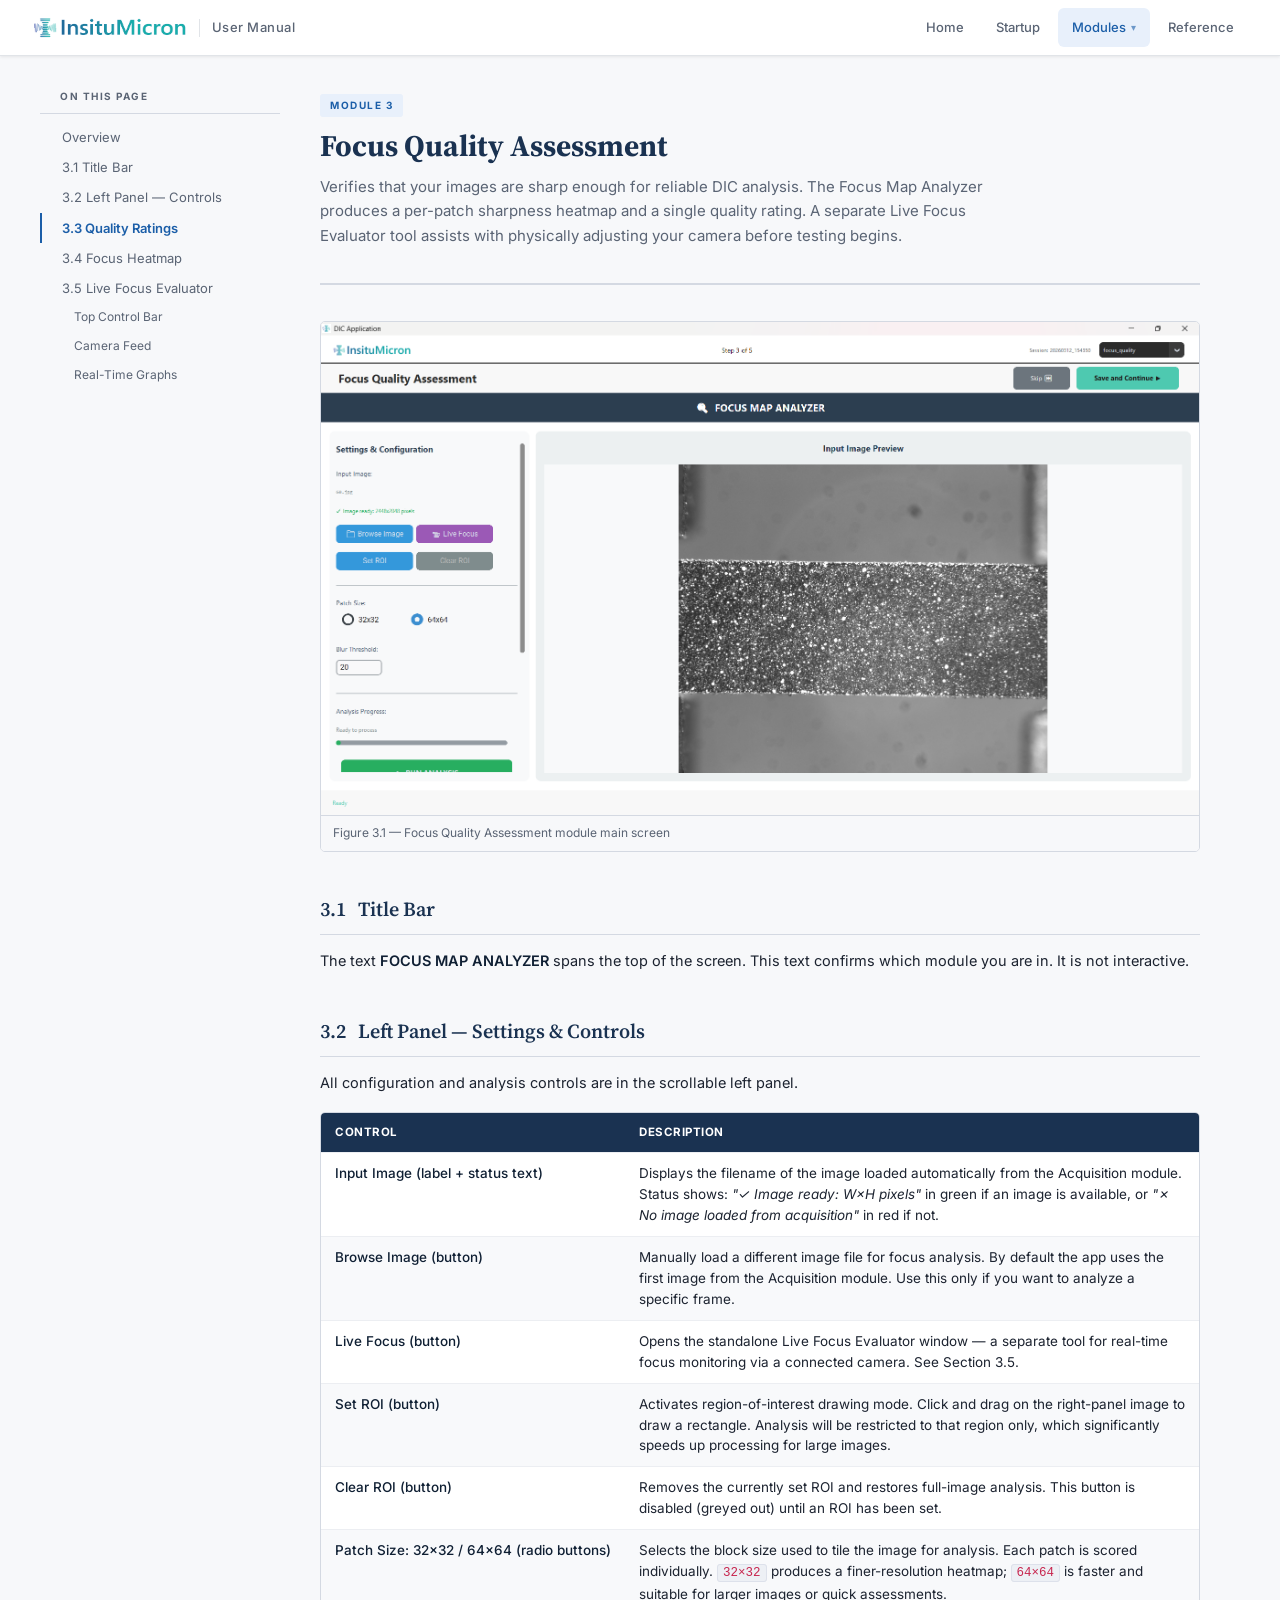
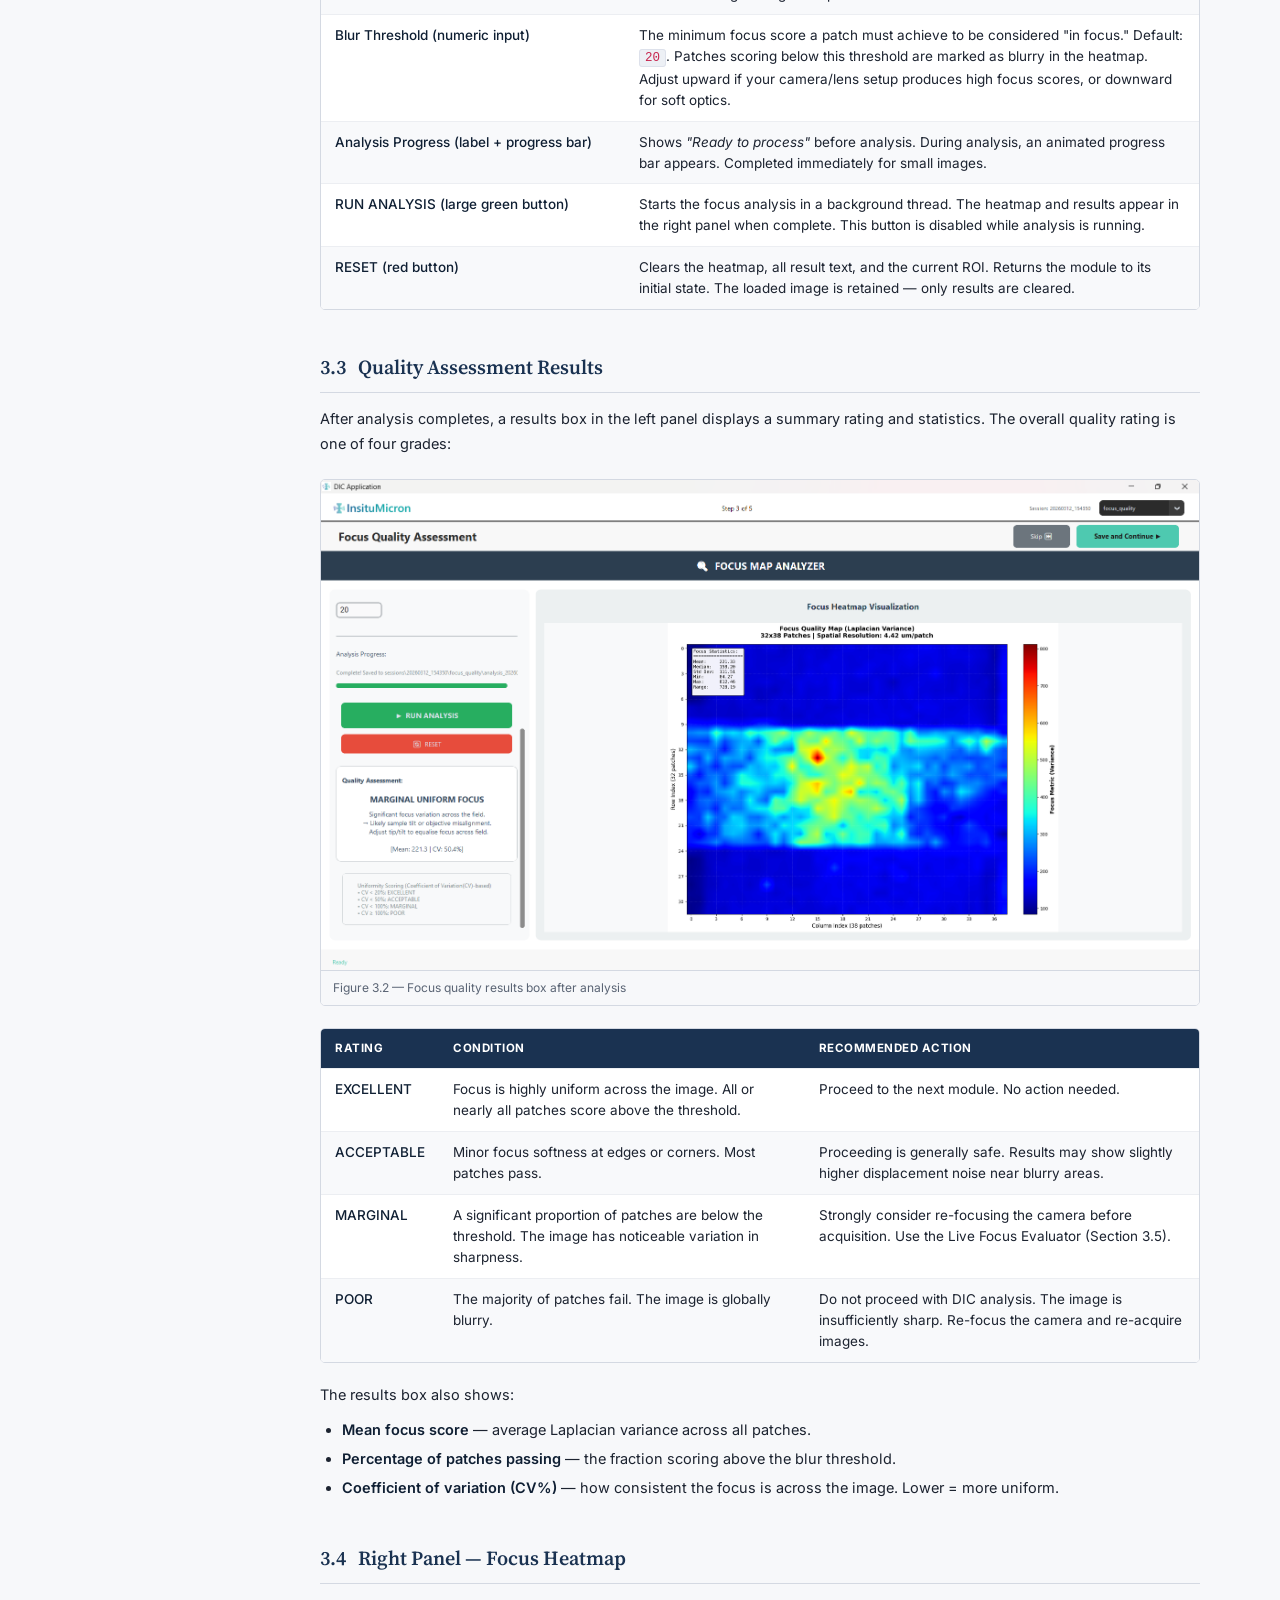
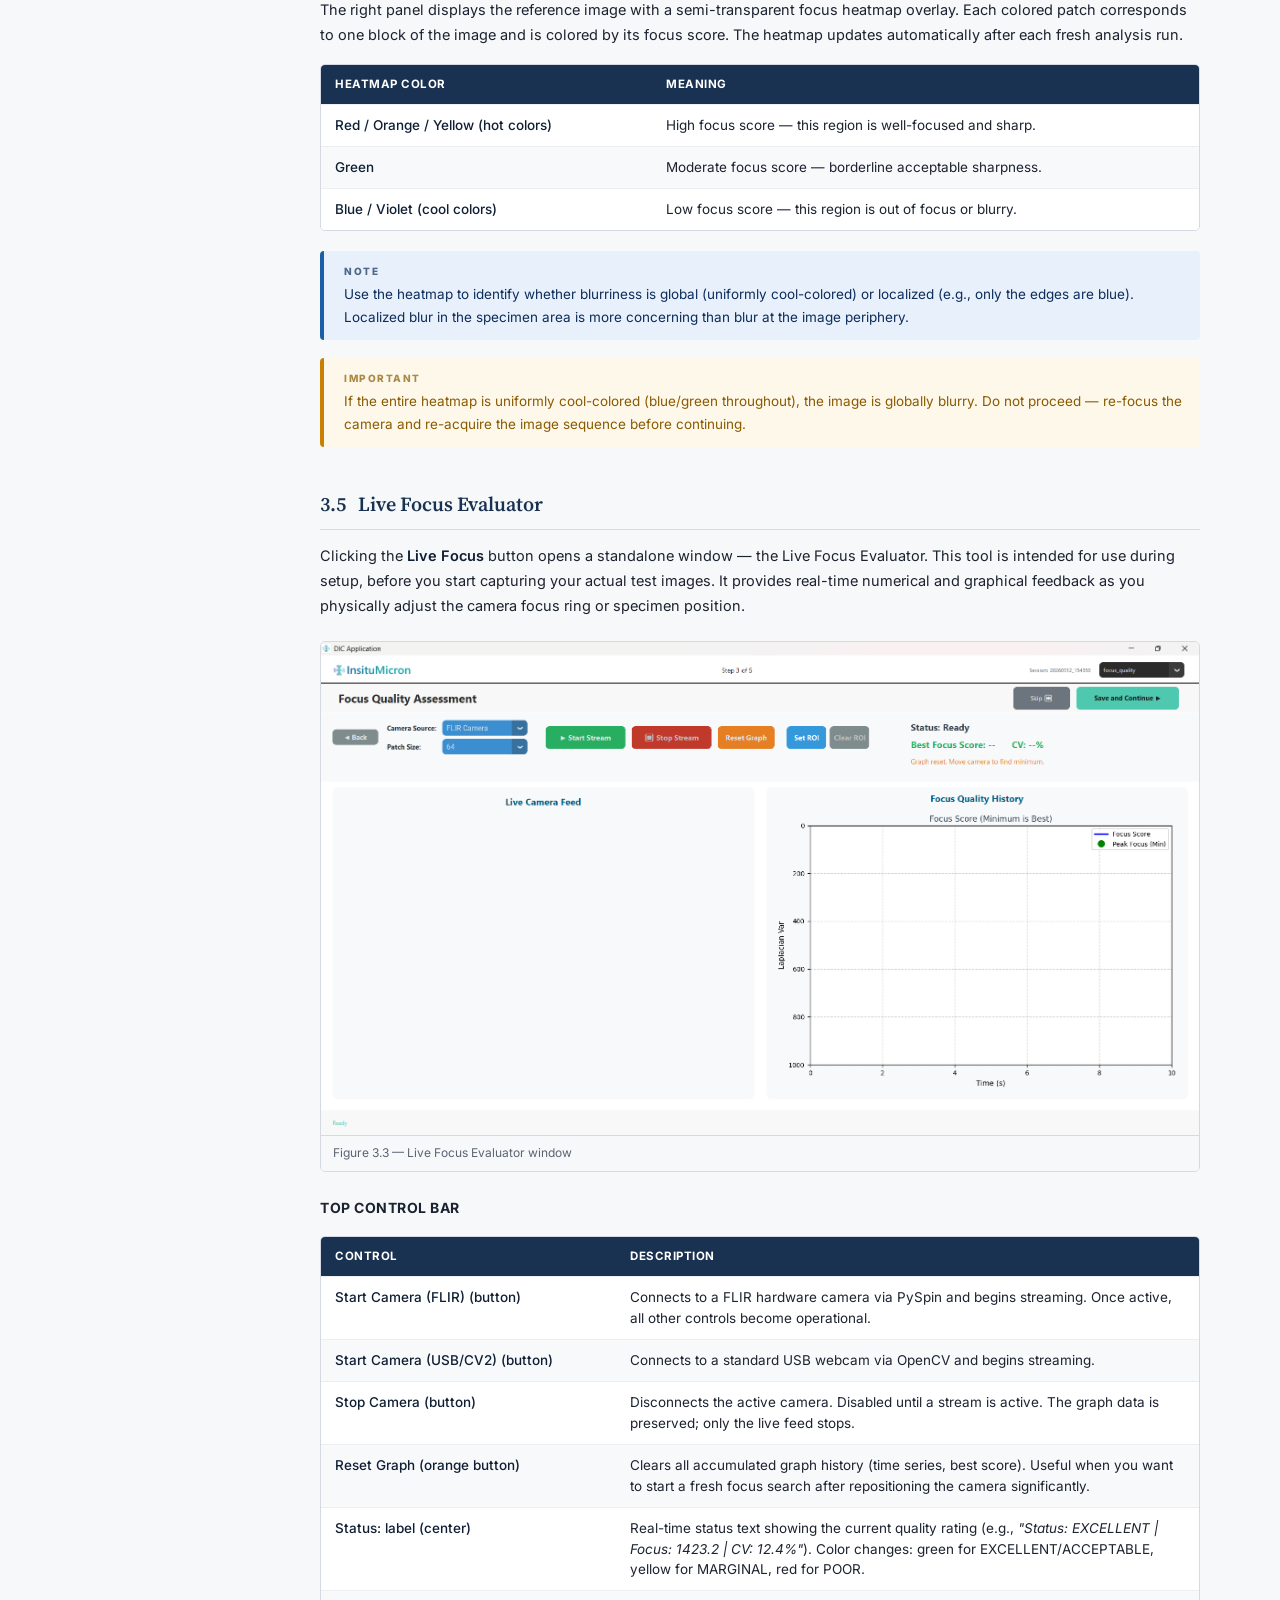
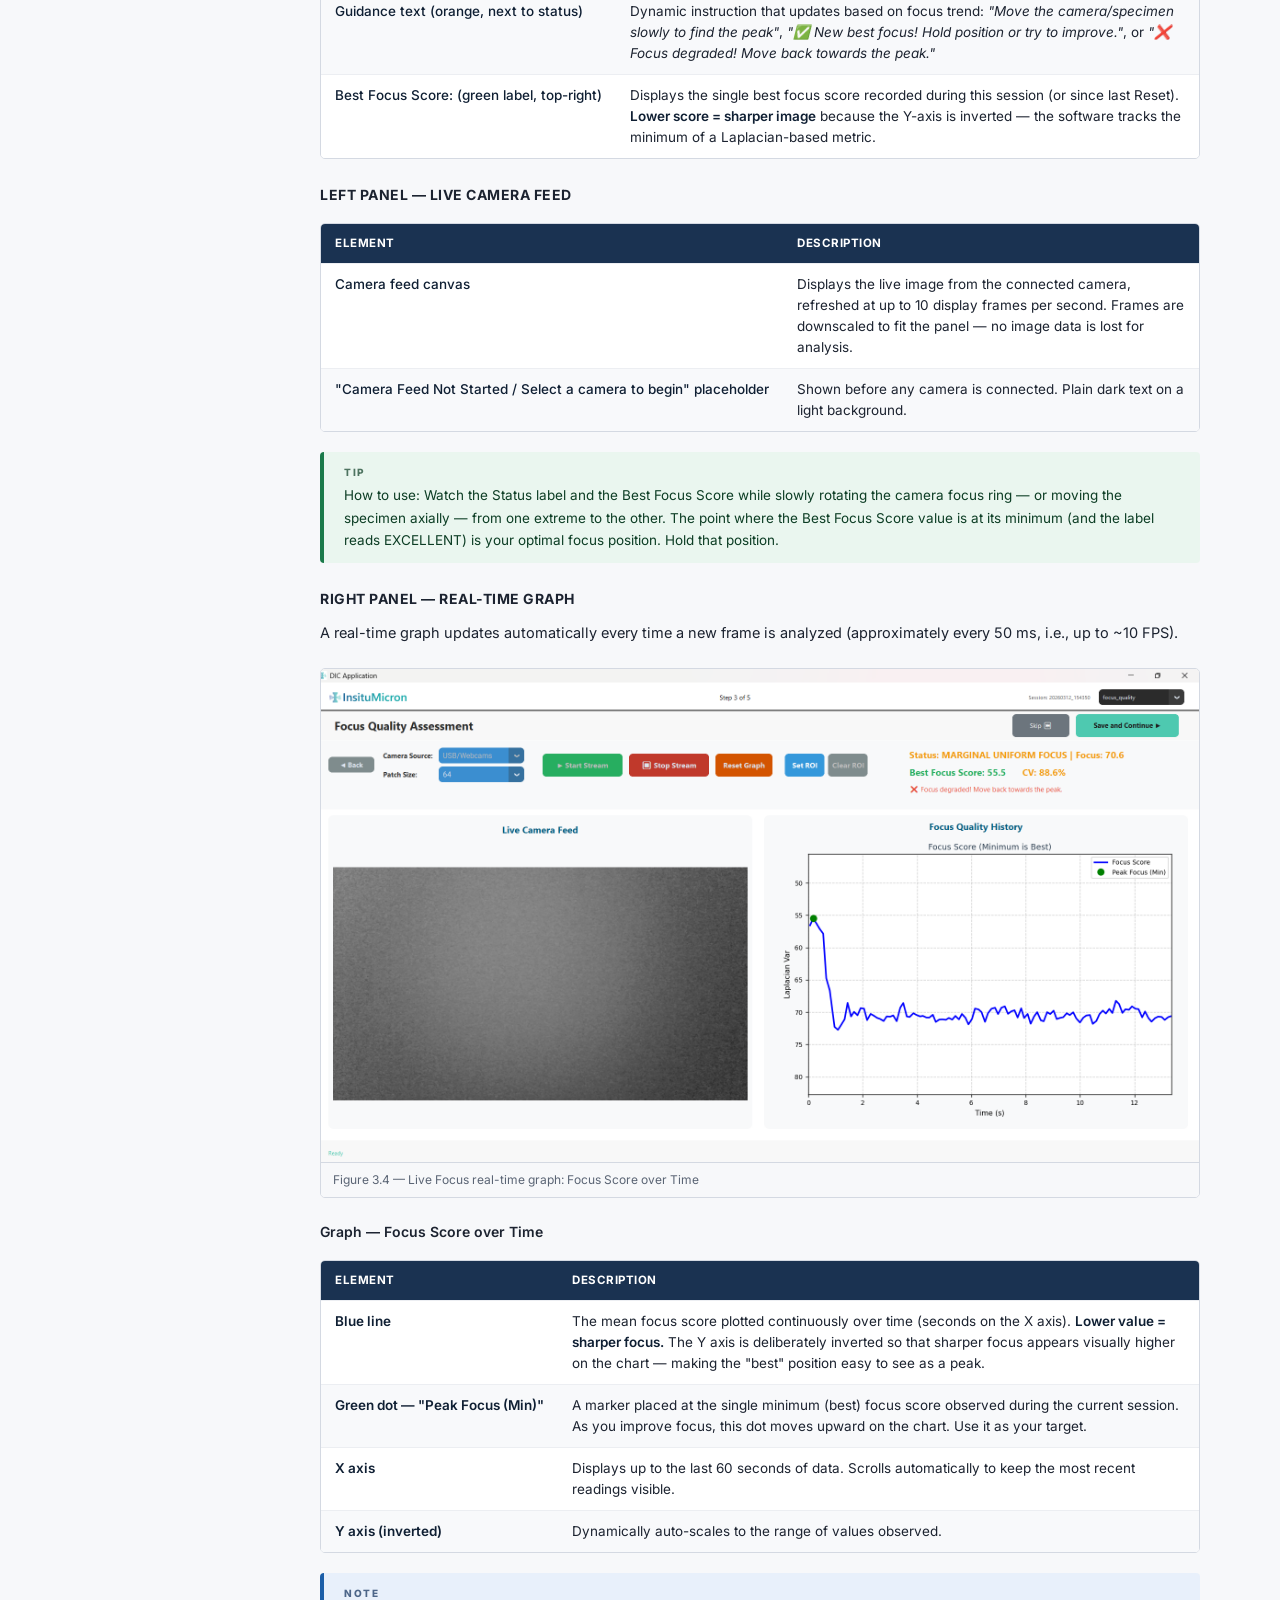
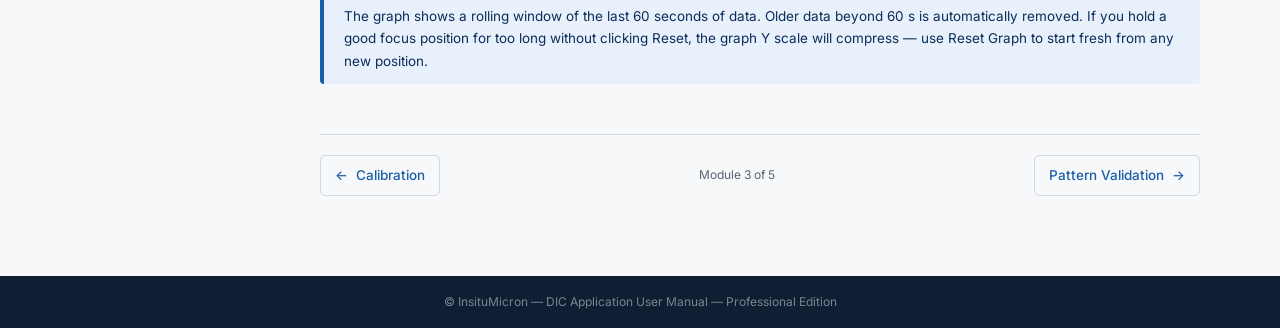
==== module3_focus_quality.html @ 98cc05a1 "Initial commit: User Manual files" ====
<!DOCTYPE html>
<html lang="en">
<head>
<meta charset="UTF-8">
<link rel="icon" type="image/x-icon" href="images/logo.ico">
<meta name="viewport" content="width=device-width, initial-scale=1.0">
<title>Module 3: Focus Quality — DIC Application User Manual</title>
<link rel="stylesheet" href="style.css">
</head>
<body>

<header class="site-header">
  <a class="brand" href="index.html"><img src="images/title.png" alt="InsituMicron DIC Application" class="brand-img"><span class="brand-divider"></span><span class="brand-manual">User Manual</span></a>
  <nav class="header-nav">
    <a href="index.html">Home</a>
    <a href="license.html">Startup</a>
    <div class="nav-dropdown">
      <span class="nav-btn active">Modules</span>
      <div class="dropdown-menu">
        <a href="module1_acquisition.html"><span class="mod-num">1</span>Image Acquisition</a>
        <a href="module2_calibration.html"><span class="mod-num">2</span>Calibration</a>
        <a href="module3_focus_quality.html" class="active"><span class="mod-num">3</span>Focus Quality</a>
        <a href="module4_pattern_validation.html"><span class="mod-num">4</span>Pattern Validation</a>
        <a href="module5_dic_analysis.html"><span class="mod-num">5</span>DIC Analysis</a>
      </div>
    </div>
    <a href="reference.html">Reference</a>
  </nav></header>

<div class="layout">
  <nav class="sidebar">
    <div class="sidebar-label">On This Page</div>
    <a href="#overview">Overview</a>
    <a href="#title-bar">3.1 Title Bar</a>
    <a href="#left-panel">3.2 Left Panel — Controls</a>
    <a href="#results">3.3 Quality Ratings</a>
    <a href="#heatmap">3.4 Focus Heatmap</a>
    <a href="#live-focus">3.5 Live Focus Evaluator</a>
    <a class="sub" href="#lf-controls">Top Control Bar</a>
    <a class="sub" href="#lf-feed">Camera Feed</a>
    <a class="sub" href="#lf-graphs">Real-Time Graphs</a>
  </nav>

  <main class="content">
    <div class="page-title-block">
      <div class="module-tag">Module 3</div>
      <h1>Focus Quality Assessment</h1>
      <p class="lead">Verifies that your images are sharp enough for reliable DIC analysis. The Focus Map Analyzer produces a per-patch sharpness heatmap and a single quality rating. A separate Live Focus Evaluator tool assists with physically adjusting your camera before testing begins.</p>
    </div>

    <div class="fig">
      <img src="images/f1.png" alt="Focus Quality main screen" onerror="this.parentElement.className='fig-placeholder';this.parentElement.innerHTML='<div class=ph-label>[Screenshot: Focus Quality Assessment main screen]</div>'">
      <div class="fig-caption">Figure 3.1 — Focus Quality Assessment module main screen</div>
    </div>

    <!-- 3.1 -->
    <h2 id="title-bar">3.1 &nbsp; Title Bar</h2>
    <p>The text <strong>FOCUS MAP ANALYZER</strong> spans the top of the screen. This text confirms which module you are in. It is not interactive.</p>

    <!-- 3.2 -->
    <h2 id="left-panel">3.2 &nbsp; Left Panel — Settings &amp; Controls</h2>
    <p>All configuration and analysis controls are in the scrollable left panel.</p>
    <div class="tbl-wrap"><table>
      <thead><tr><th>Control</th><th>Description</th></tr></thead>
      <tbody>
        <tr><td>Input Image (label + status text)</td><td>Displays the filename of the image loaded automatically from the Acquisition module. Status shows: <em>"✓ Image ready: W×H pixels"</em> in green if an image is available, or <em>"✗ No image loaded from acquisition"</em> in red if not.</td></tr>
        <tr><td>Browse Image (button)</td><td>Manually load a different image file for focus analysis. By default the app uses the first image from the Acquisition module. Use this only if you want to analyze a specific frame.</td></tr>
        <tr><td>Live Focus (button)</td><td>Opens the standalone Live Focus Evaluator window — a separate tool for real-time focus monitoring via a connected camera. See Section 3.5.</td></tr>
        <tr><td>Set ROI (button)</td><td>Activates region-of-interest drawing mode. Click and drag on the right-panel image to draw a rectangle. Analysis will be restricted to that region only, which significantly speeds up processing for large images.</td></tr>
        <tr><td>Clear ROI (button)</td><td>Removes the currently set ROI and restores full-image analysis. This button is disabled (greyed out) until an ROI has been set.</td></tr>
        <tr><td>Patch Size: 32×32 / 64×64 (radio buttons)</td><td>Selects the block size used to tile the image for analysis. Each patch is scored individually. <code>32×32</code> produces a finer-resolution heatmap; <code>64×64</code> is faster and suitable for larger images or quick assessments.</td></tr>
        <tr><td>Blur Threshold (numeric input)</td><td>The minimum focus score a patch must achieve to be considered "in focus." Default: <code>20</code>. Patches scoring below this threshold are marked as blurry in the heatmap. Adjust upward if your camera/lens setup produces high focus scores, or downward for soft optics.</td></tr>
        <tr><td>Analysis Progress (label + progress bar)</td><td>Shows <em>"Ready to process"</em> before analysis. During analysis, an animated progress bar appears. Completed immediately for small images.</td></tr>
        <tr><td>RUN ANALYSIS (large green button)</td><td>Starts the focus analysis in a background thread. The heatmap and results appear in the right panel when complete. This button is disabled while analysis is running.</td></tr>
        <tr><td>RESET (red button)</td><td>Clears the heatmap, all result text, and the current ROI. Returns the module to its initial state. The loaded image is retained — only results are cleared.</td></tr>
      </tbody>
    </table></div>

    <!-- 3.3 -->
    <h2 id="results">3.3 &nbsp; Quality Assessment Results</h2>
    <p>After analysis completes, a results box in the left panel displays a summary rating and statistics. The overall quality rating is one of four grades:</p>

    <div class="fig">
      <img src="images/f2.png" alt="Focus results box" onerror="this.parentElement.className='fig-placeholder';this.parentElement.innerHTML='<div class=ph-label>[Screenshot: Results box showing EXCELLENT rating in green]</div>'">
      <div class="fig-caption">Figure 3.2 — Focus quality results box after analysis</div>
    </div>

    <div class="tbl-wrap"><table>
      <thead><tr><th>Rating</th><th>Condition</th><th>Recommended Action</th></tr></thead>
      <tbody>
        <tr><td class="rating-excellent">EXCELLENT</td><td>Focus is highly uniform across the image. All or nearly all patches score above the threshold.</td><td>Proceed to the next module. No action needed.</td></tr>
        <tr><td class="rating-acceptable">ACCEPTABLE</td><td>Minor focus softness at edges or corners. Most patches pass.</td><td>Proceeding is generally safe. Results may show slightly higher displacement noise near blurry areas.</td></tr>
        <tr><td class="rating-marginal">MARGINAL</td><td>A significant proportion of patches are below the threshold. The image has noticeable variation in sharpness.</td><td>Strongly consider re-focusing the camera before acquisition. Use the Live Focus Evaluator (Section 3.5).</td></tr>
        <tr><td class="rating-poor">POOR</td><td>The majority of patches fail. The image is globally blurry.</td><td>Do not proceed with DIC analysis. The image is insufficiently sharp. Re-focus the camera and re-acquire images.</td></tr>
      </tbody>
    </table></div>

    <p>The results box also shows:</p>
    <ul>
      <li><strong>Mean focus score</strong> — average Laplacian variance across all patches.</li>
      <li><strong>Percentage of patches passing</strong> — the fraction scoring above the blur threshold.</li>
      <li><strong>Coefficient of variation (CV%)</strong> — how consistent the focus is across the image. Lower = more uniform.</li>
    </ul>

    <!-- 3.4 -->
    <h2 id="heatmap">3.4 &nbsp; Right Panel — Focus Heatmap</h2>
    <p>The right panel displays the reference image with a semi-transparent focus heatmap overlay. Each colored patch corresponds to one block of the image and is colored by its focus score. The heatmap updates automatically after each fresh analysis run.</p>
    <div class="tbl-wrap"><table>
      <thead><tr><th>Heatmap Color</th><th>Meaning</th></tr></thead>
      <tbody>
        <tr><td>Red / Orange / Yellow (hot colors)</td><td>High focus score — this region is well-focused and sharp.</td></tr>
        <tr><td>Green</td><td>Moderate focus score — borderline acceptable sharpness.</td></tr>
        <tr><td>Blue / Violet (cool colors)</td><td>Low focus score — this region is out of focus or blurry.</td></tr>
      </tbody>
    </table></div>
    <div class="note">Use the heatmap to identify whether blurriness is global (uniformly cool-colored) or localized (e.g., only the edges are blue). Localized blur in the specimen area is more concerning than blur at the image periphery.</div>
    <div class="warning">If the entire heatmap is uniformly cool-colored (blue/green throughout), the image is globally blurry. Do not proceed — re-focus the camera and re-acquire the image sequence before continuing.</div>

    <!-- 3.5 -->
    <h2 id="live-focus">3.5 &nbsp; Live Focus Evaluator</h2>
    <p>Clicking the <strong>Live Focus</strong> button opens a standalone window — the Live Focus Evaluator. This tool is intended for use during setup, before you start capturing your actual test images. It provides real-time numerical and graphical feedback as you physically adjust the camera focus ring or specimen position.</p>

    <div class="fig">
      <img src="images/fl1.png" alt="Live Focus window" onerror="this.parentElement.className='fig-placeholder';this.parentElement.innerHTML='<div class=ph-label>[Screenshot: Live Focus Evaluator window — top control bar, left camera feed, right focus graph]</div>'">
      <div class="fig-caption">Figure 3.3 — Live Focus Evaluator window</div>
    </div>

    <h3 id="lf-controls">Top Control Bar</h3>
    <div class="tbl-wrap"><table>
      <thead><tr><th>Control</th><th>Description</th></tr></thead>
      <tbody>
        <tr><td>Start Camera (FLIR) (button)</td><td>Connects to a FLIR hardware camera via PySpin and begins streaming. Once active, all other controls become operational.</td></tr>
        <tr><td>Start Camera (USB/CV2) (button)</td><td>Connects to a standard USB webcam via OpenCV and begins streaming.</td></tr>
        <tr><td>Stop Camera (button)</td><td>Disconnects the active camera. Disabled until a stream is active. The graph data is preserved; only the live feed stops.</td></tr>
        <tr><td>Reset Graph (orange button)</td><td>Clears all accumulated graph history (time series, best score). Useful when you want to start a fresh focus search after repositioning the camera significantly.</td></tr>
        <tr><td>Status: label (center)</td><td>Real-time status text showing the current quality rating (e.g., <em>"Status: EXCELLENT | Focus: 1423.2 | CV: 12.4%"</em>). Color changes: green for EXCELLENT/ACCEPTABLE, yellow for MARGINAL, red for POOR.</td></tr>
        <tr><td>Guidance text (orange, next to status)</td><td>Dynamic instruction that updates based on focus trend: <em>"Move the camera/specimen slowly to find the peak"</em>, <em>"✅ New best focus! Hold position or try to improve."</em>, or <em>"❌ Focus degraded! Move back towards the peak."</em></td></tr>
        <tr><td>Best Focus Score: (green label, top-right)</td><td>Displays the single best focus score recorded during this session (or since last Reset). <strong>Lower score = sharper image</strong> because the Y-axis is inverted — the software tracks the minimum of a Laplacian-based metric.</td></tr>
      </tbody>
    </table></div>

    <h3 id="lf-feed">Left Panel — Live Camera Feed</h3>
    <div class="tbl-wrap"><table>
      <thead><tr><th>Element</th><th>Description</th></tr></thead>
      <tbody>
        <tr><td>Camera feed canvas</td><td>Displays the live image from the connected camera, refreshed at up to 10 display frames per second. Frames are downscaled to fit the panel — no image data is lost for analysis.</td></tr>
        <tr><td>"Camera Feed Not Started / Select a camera to begin" placeholder</td><td>Shown before any camera is connected. Plain dark text on a light background.</td></tr>
      </tbody>
    </table></div>

    <div class="tip">How to use: Watch the Status label and the Best Focus Score while slowly rotating the camera focus ring — or moving the specimen axially — from one extreme to the other. The point where the Best Focus Score value is at its minimum (and the label reads EXCELLENT) is your optimal focus position. Hold that position.</div>

    <h3 id="lf-graphs">Right Panel — Real-Time Graph</h3>
    <p>A real-time graph updates automatically every time a new frame is analyzed (approximately every 50 ms, i.e., up to ~10 FPS).</p>

    <div class="fig">
      <img src="images/fl2.png" alt="Live Focus graph" onerror="this.parentElement.className='fig-placeholder';this.parentElement.innerHTML='<div class=ph-label>[Screenshot: Real-time graph panel — Focus Score over Time]</div>'">
      <div class="fig-caption">Figure 3.4 — Live Focus real-time graph: Focus Score over Time</div>
    </div>

    <h4>Graph — Focus Score over Time</h4>
    <div class="tbl-wrap"><table>
      <thead><tr><th>Element</th><th>Description</th></tr></thead>
      <tbody>
        <tr><td><strong>Blue line</strong></td><td>The mean focus score plotted continuously over time (seconds on the X axis). <strong>Lower value = sharper focus.</strong> The Y axis is deliberately inverted so that sharper focus appears visually higher on the chart — making the "best" position easy to see as a peak.</td></tr>
        <tr><td><strong>Green dot — "Peak Focus (Min)"</strong></td><td>A marker placed at the single minimum (best) focus score observed during the current session. As you improve focus, this dot moves upward on the chart. Use it as your target.</td></tr>
        <tr><td><strong>X axis</strong></td><td>Displays up to the last 60 seconds of data. Scrolls automatically to keep the most recent readings visible.</td></tr>
        <tr><td><strong>Y axis (inverted)</strong></td><td>Dynamically auto-scales to the range of values observed.</td></tr>
      </tbody>
    </table></div>

    <div class="note">The graph shows a rolling window of the last 60 seconds of data. Older data beyond 60 s is automatically removed. If you hold a good focus position for too long without clicking Reset, the graph Y scale will compress — use Reset Graph to start fresh from any new position.</div>

    <div class="page-nav">
      <a href="module2_calibration.html" class="prev">Calibration</a>
      <span class="page-label">Module 3 of 5</span>
      <a href="module4_pattern_validation.html" class="next">Pattern Validation</a>
    </div>
  </main>
</div>

<footer class="site-footer">&copy; InsituMicron &mdash; DIC Application User Manual &mdash; Professional Edition</footer>
<script>
(function(){
  var sections = document.querySelectorAll('[id]');
  var navLinks = document.querySelectorAll('.sidebar a');
  if (!navLinks.length) return;
  var io = new IntersectionObserver(function(entries){
    entries.forEach(function(entry){
      if (entry.isIntersecting) {
        var id = entry.target.getAttribute('id');
        navLinks.forEach(function(a){ a.classList.remove('active'); });
        var active = document.querySelector('.sidebar a[href="#' + id + '"]');
        if (active) active.classList.add('active');
      }
    });
  }, { rootMargin: '-15% 0px -70% 0px', threshold: 0 });
  sections.forEach(function(s){ io.observe(s); });
})();
</script></body>
</html>
---- style.css ----
/* ============================================================
   DIC Application — User Manual Shared Stylesheet
   Style: Corporate Technical Documentation
   ============================================================ */

@import url('https://fonts.googleapis.com/css2?family=Inter:wght@300;400;500;600;700&family=Source+Serif+4:wght@400;600;700&display=swap');

/* ── RESET & ROOT ── */
*, *::before, *::after { box-sizing: border-box; margin: 0; padding: 0; }

:root {
  --navy:        #1a3251;
  --navy-dark:   #0f1f33;
  --blue:        #1b5ea8;
  --blue-light:  #e8f0fb;
  --header-bg:   #ffffff;
  --header-text: #1a1a1a;
  --header-text-muted: #5a6474;
  --header-border: #e1e4e8;
  --teal:        #007c8a;
  --text:        #1c2330;
  --text-muted:  #5a6474;
  --border:      #d4d9e2;
  --bg:          #f7f8fa;
  --white:       #ffffff;
  --sidebar-w:   240px;
  --green:       #1a7a4a;
  --green-bg:    #eaf6ef;
  --amber:       #8a5a00;
  --amber-bg:    #fef8ea;
  --red:         #8a1515;
  --red-bg:      #fdf0f0;
}

/* ── BASE ── */
html { scroll-behavior: smooth; }
body {
  font-family: 'Inter', 'Segoe UI', Arial, sans-serif;
  font-size: 14.5px;
  line-height: 1.7;
  color: var(--text);
  background: var(--bg);
  min-height: 100vh;
  display: flex;
  flex-direction: column;
}

/* ── TOP HEADER BAR ── */
.site-header {
  background: var(--header-bg);
  color: var(--header-text);
  display: flex;
  align-items: center;
  justify-content: space-between;
  padding: 0 32px;
  height: 56px;
  position: sticky;
  top: 0;
  z-index: 1000;
  box-shadow: 0 1px 3px rgba(0,0,0,0.08);
  border-bottom: 1px solid var(--header-border);
}
.site-header .brand {
  display: flex;
  align-items: center;
  gap: 12px;
  text-decoration: none;
}
.brand-img {
  height: 28px;
  width: auto;
  display: block;
  object-fit: contain;
  /* If title.png has color/white text, ensure it's visible on white. 
     Using a slight contrast filter just in case. */
}
.brand-divider {
  width: 1px;
  height: 18px;
  background: var(--header-border);
  display: block;
}
.brand-manual {
  font-size: 13px;
  font-weight: 500;
  color: var(--header-text-muted);
  letter-spacing: 0.5px;
  white-space: nowrap;
}
.header-nav {
  display: flex;
  align-items: center;
  gap: 4px;
}
.header-nav a, .nav-dropdown > .nav-btn {
  color: var(--header-text-muted);
  text-decoration: none;
  font-size: 13px;
  font-weight: 500;
  padding: 8px 14px;
  border-radius: 6px;
  transition: background 0.15s, color 0.15s;
  display: flex;
  align-items: center;
}
.header-nav a:hover, .nav-dropdown > .nav-btn:hover { 
  background: var(--bg); 
  color: var(--blue); 
}
.header-nav a.active, .nav-dropdown > .nav-btn.active { 
  background: var(--blue-light); 
  color: var(--blue); 
}

/* Modules dropdown */
.nav-dropdown { position: relative; display: inline-block; }
.nav-dropdown > .nav-btn {
  cursor: pointer;
  user-select: none;
  gap: 5px;
}
.nav-dropdown > .nav-btn::after { content: '▾'; font-size: 10px; opacity: 0.6; }

.nav-dropdown .dropdown-menu {
  display: none;
  position: absolute;
  top: calc(100% + 4px);
  right: 0;
  background: #ffffff;
  border: 1px solid var(--border);
  border-radius: 8px;
  min-width: 220px;
  box-shadow: 0 10px 30px rgba(0,0,0,0.12);
  z-index: 300;
  overflow: hidden;
  padding: 6px;
}
.nav-dropdown:hover .dropdown-menu { display: block; }

.nav-dropdown .dropdown-menu a {
  display: flex;
  align-items: center;
  gap: 12px;
  padding: 10px 14px;
  color: var(--text);
  text-decoration: none;
  font-size: 13.5px;
  border-radius: 6px;
  transition: background 0.12s;
}
.nav-dropdown .dropdown-menu a:hover { background: var(--bg); color: var(--blue); }
.nav-dropdown .dropdown-menu a.active { background: var(--blue-light); color: var(--blue); font-weight: 600; }
.nav-dropdown .dropdown-menu a .mod-num {
  display: inline-flex;
  align-items: center;
  justify-content: center;
  width: 22px;
  height: 22px;
  background: var(--bg);
  border-radius: 4px;
  font-size: 11px;
  font-weight: 700;
  color: var(--blue);
  flex-shrink: 0;
}

/* ── LAYOUT WRAPPER ── */
.layout {
  display: flex;
  flex: 1;
  max-width: 1200px;
  margin: 0 auto;
  width: 100%;
  padding: 0 0 60px;
}

/* ── LEFT SIDEBAR (in-page TOC) ── */
.sidebar {
  width: var(--sidebar-w);
  flex-shrink: 0;
  padding: 32px 0 0;
  position: sticky;
  top: 54px;
  height: calc(100vh - 54px);
  overflow-y: auto;
}
.sidebar-label {
  font-size: 10px;
  font-weight: 700;
  letter-spacing: 1.5px;
  text-transform: uppercase;
  color: var(--text-muted);
  padding: 0 20px 8px;
  border-bottom: 1px solid var(--border);
  margin-bottom: 8px;
}
.sidebar a {
  display: block;
  padding: 6px 20px;
  font-size: 13px;
  color: var(--text-muted);
  text-decoration: none;
  border-left: 2px solid transparent;
  transition: color 0.12s, border-color 0.12s;
  line-height: 1.4;
}
.sidebar a:hover { color: var(--blue); border-left-color: #b8cfe8; }
.sidebar a.active { color: var(--blue); border-left-color: var(--blue); font-weight: 600; }
.sidebar a.sub { padding-left: 32px; font-size: 12px; }

/* ── MAIN CONTENT ── */
.content {
  flex: 1;
  min-width: 0;
  padding: 36px 40px 0;
}

/* ── PAGE TITLE BLOCK ── */
.page-title-block {
  border-bottom: 2px solid var(--border);
  padding-bottom: 24px;
  margin-bottom: 36px;
}
.module-tag {
  display: inline-block;
  font-size: 10px;
  font-weight: 700;
  letter-spacing: 1.5px;
  text-transform: uppercase;
  color: var(--blue);
  background: var(--blue-light);
  padding: 3px 10px;
  border-radius: 3px;
  margin-bottom: 10px;
}
.page-title-block h1 {
  font-family: 'Source Serif 4', Georgia, serif;
  font-size: 30px;
  font-weight: 700;
  color: var(--navy);
  line-height: 1.25;
  margin-bottom: 10px;
}
.page-title-block .lead {
  font-size: 15px;
  color: var(--text-muted);
  line-height: 1.65;
  max-width: 680px;
}

/* ── SECTION HEADINGS ── */
h2 {
  font-family: 'Source Serif 4', Georgia, serif;
  font-size: 20px;
  font-weight: 600;
  color: var(--navy);
  margin: 40px 0 14px;
  padding-bottom: 8px;
  border-bottom: 1px solid var(--border);
}
h3 {
  font-size: 14px;
  font-weight: 700;
  color: var(--text);
  margin: 24px 0 10px;
  text-transform: uppercase;
  letter-spacing: 0.5px;
}
h4 { font-size: 14px; font-weight: 600; color: var(--text); margin: 18px 0 8px; }

/* ── PARAGRAPHS ── */
p { margin: 10px 0; font-size: 14.5px; line-height: 1.72; }
ul, ol { padding-left: 22px; margin: 10px 0 14px; }
li { margin: 5px 0; font-size: 14.5px; line-height: 1.68; }
strong { font-weight: 600; color: var(--navy-dark); }
em { font-style: italic; }
code {
  font-family: 'Consolas', 'Courier New', monospace;
  font-size: 12.5px;
  background: #edf0f5;
  color: #c7254e;
  padding: 1px 5px;
  border-radius: 3px;
  border: 1px solid #dde1eb;
}

/* ── TABLES ── */
.tbl-wrap {
  overflow-x: auto;
  margin: 16px 0 20px;
  border: 1px solid var(--border);
  border-radius: 5px;
}
table {
  width: 100%;
  border-collapse: collapse;
  font-size: 13.5px;
  background: var(--white);
}
thead tr {
  background: var(--navy);
  color: #fff;
}
thead th {
  padding: 10px 14px;
  text-align: left;
  font-size: 11.5px;
  font-weight: 700;
  letter-spacing: 0.5px;
  text-transform: uppercase;
}
tbody tr { border-top: 1px solid #eceef2; }
tbody tr:nth-child(even) { background: #f8f9fb; }
tbody tr:hover { background: #eef3fb; }
tbody td {
  padding: 10px 14px;
  vertical-align: top;
  line-height: 1.55;
}
tbody td:first-child { font-weight: 500; color: var(--navy-dark); white-space: nowrap; }

/* ── CALLOUT BOXES ── */
.note, .warning, .caution, .tip {
  border-radius: 4px;
  padding: 12px 16px 12px 20px;
  margin: 18px 0;
  font-size: 13.5px;
  line-height: 1.65;
  position: relative;
}
.note    { background: var(--blue-light); border-left: 4px solid var(--blue);  color: #0c2d5a; }
.tip     { background: var(--green-bg);   border-left: 4px solid var(--green); color: #0c3d24; }
.warning { background: var(--amber-bg);   border-left: 4px solid #c98000;      color: var(--amber); }
.caution { background: var(--red-bg);     border-left: 4px solid #b71c1c;      color: var(--red); }
.note::before    { content: "NOTE"; }
.tip::before     { content: "TIP"; }
.warning::before { content: "IMPORTANT"; }
.caution::before { content: "CAUTION"; }
.note::before, .tip::before, .warning::before, .caution::before {
  display: block;
  font-size: 10px;
  font-weight: 800;
  letter-spacing: 1.5px;
  margin-bottom: 4px;
  opacity: 0.7;
}

/* ── NUMBERED STEPS ── */
.procedure { margin: 16px 0 20px; counter-reset: proc; }
.proc-step {
  display: grid;
  grid-template-columns: 32px 1fr;
  gap: 10px;
  margin-bottom: 12px;
  counter-increment: proc;
}
.proc-step::before {
  content: counter(proc);
  width: 28px;
  height: 28px;
  background: var(--navy);
  color: #fff;
  border-radius: 50%;
  display: flex;
  align-items: center;
  justify-content: center;
  font-size: 12px;
  font-weight: 700;
  flex-shrink: 0;
  margin-top: 2px;
}
.proc-step p { margin: 0; padding-top: 4px; }

/* ── OPTION CARDS (method selection) ── */
.option-grid {
  display: grid;
  grid-template-columns: repeat(auto-fit, minmax(180px, 1fr));
  gap: 14px;
  margin: 18px 0;
}
.option-card {
  background: var(--white);
  border: 1.5px solid var(--border);
  border-radius: 6px;
  padding: 18px 16px;
  position: relative;
}
.option-card:hover { border-color: var(--blue); }
.option-card .oc-num {
  font-size: 10px;
  font-weight: 700;
  letter-spacing: 1.2px;
  color: var(--text-muted);
  text-transform: uppercase;
  margin-bottom: 6px;
}
.option-card .oc-title {
  font-size: 13.5px;
  font-weight: 700;
  color: var(--navy);
  margin-bottom: 6px;
}
.option-card .oc-desc {
  font-size: 12.5px;
  color: var(--text-muted);
  line-height: 1.55;
}

/* ── IMAGE AREA ── */
.fig {
  margin: 22px 0;
  border: 1px solid var(--border);
  border-radius: 5px;
  overflow: hidden;
  background: var(--white);
}
.fig img { width: 100%; display: block; }
.fig-caption {
  font-size: 12px;
  color: var(--text-muted);
  padding: 7px 12px;
  border-top: 1px solid var(--border);
  background: var(--bg);
}
.fig-placeholder {
  background: #f0f3f8;
  border: 2px dashed #c0c8d6;
  border-radius: 5px;
  padding: 32px 20px;
  text-align: center;
  margin: 22px 0;
  color: var(--text-muted);
}
.fig-placeholder .ph-label {
  font-size: 12px;
  font-style: italic;
  margin-top: 6px;
}

/* ── RESULT RATING TABLE ── */
.rating-excellent { color: #146b35; font-weight: 700; }
.rating-acceptable { color: #1a52a0; font-weight: 700; }
.rating-marginal   { color: #8a5a00; font-weight: 700; }
.rating-poor       { color: #9b1515; font-weight: 700; }

/* ── PAGE NAVIGATION FOOTER ── */
.page-nav {
  display: flex;
  justify-content: space-between;
  align-items: center;
  margin: 50px 0 0;
  padding: 20px 0;
  border-top: 1px solid var(--border);
}
.page-nav a {
  display: flex;
  align-items: center;
  gap: 8px;
  text-decoration: none;
  color: var(--blue);
  font-size: 13.5px;
  font-weight: 500;
  padding: 8px 14px;
  border: 1.5px solid var(--border);
  border-radius: 5px;
  transition: border-color 0.15s, background 0.15s;
}
.page-nav a:hover { background: var(--blue-light); border-color: var(--blue); }
.page-nav .prev::before { content: "←  "; }
.page-nav .next::after  { content: "  →"; }
.page-nav .page-label {
  font-size: 12px;
  color: var(--text-muted);
}

/* ── SITE FOOTER ── */
.site-footer {
  background: var(--navy-dark);
  color: rgba(255,255,255,0.45);
  text-align: center;
  font-size: 12px;
  padding: 16px;
  margin-top: auto;
}

/* ── UTILITY ── */
.text-muted { color: var(--text-muted); }
.mt0 { margin-top: 0; }
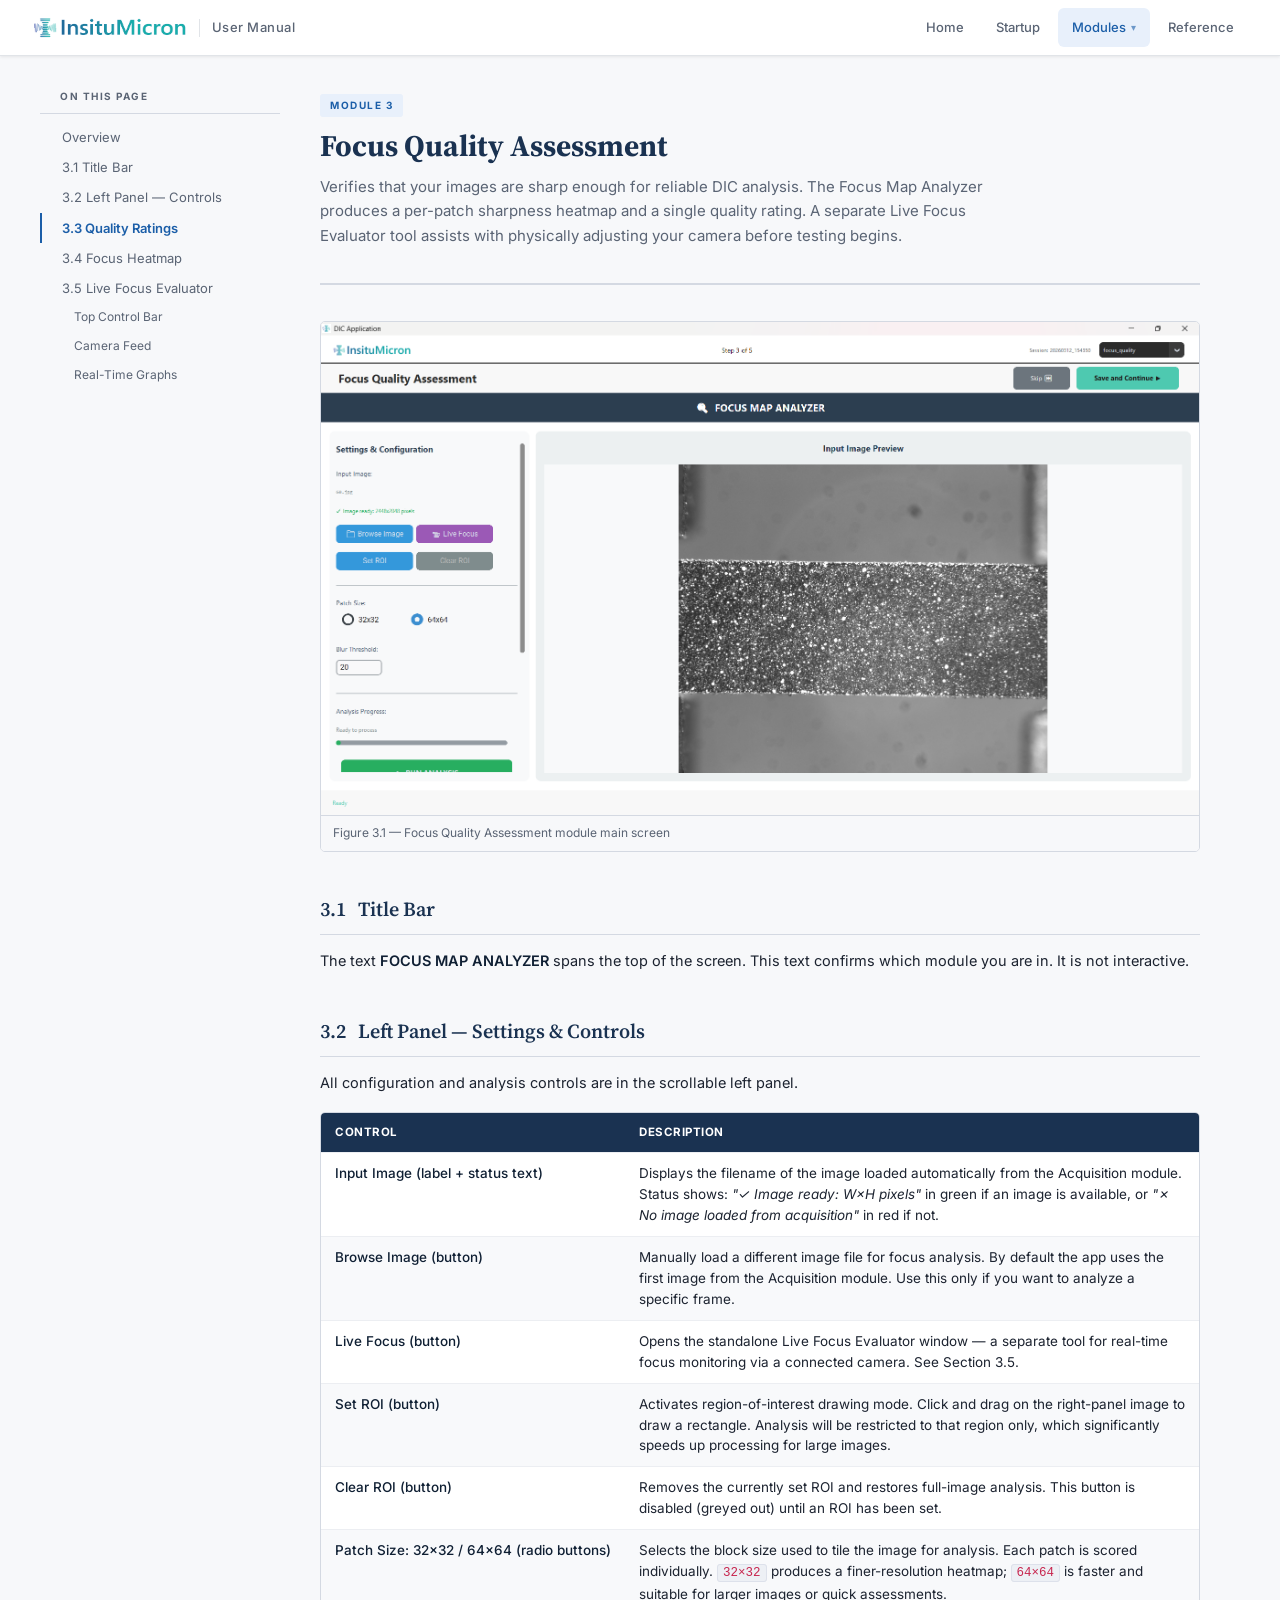
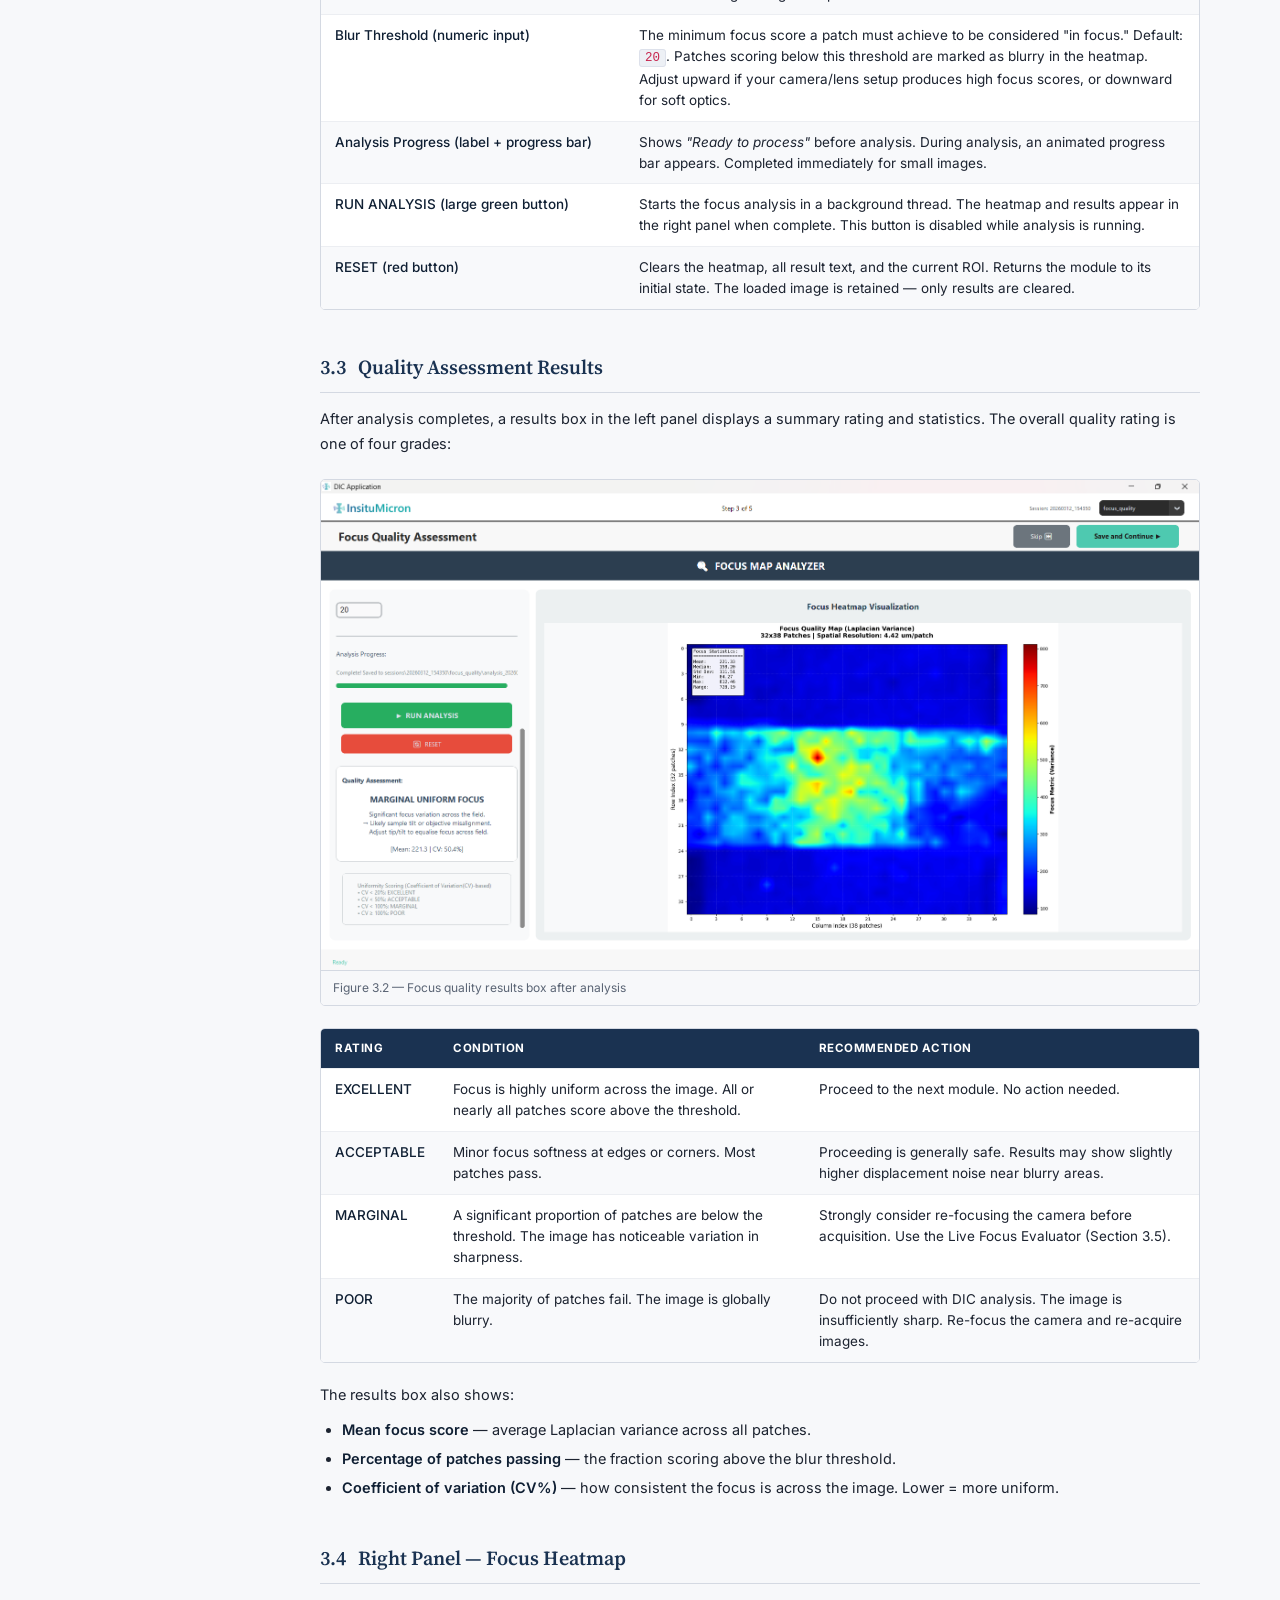
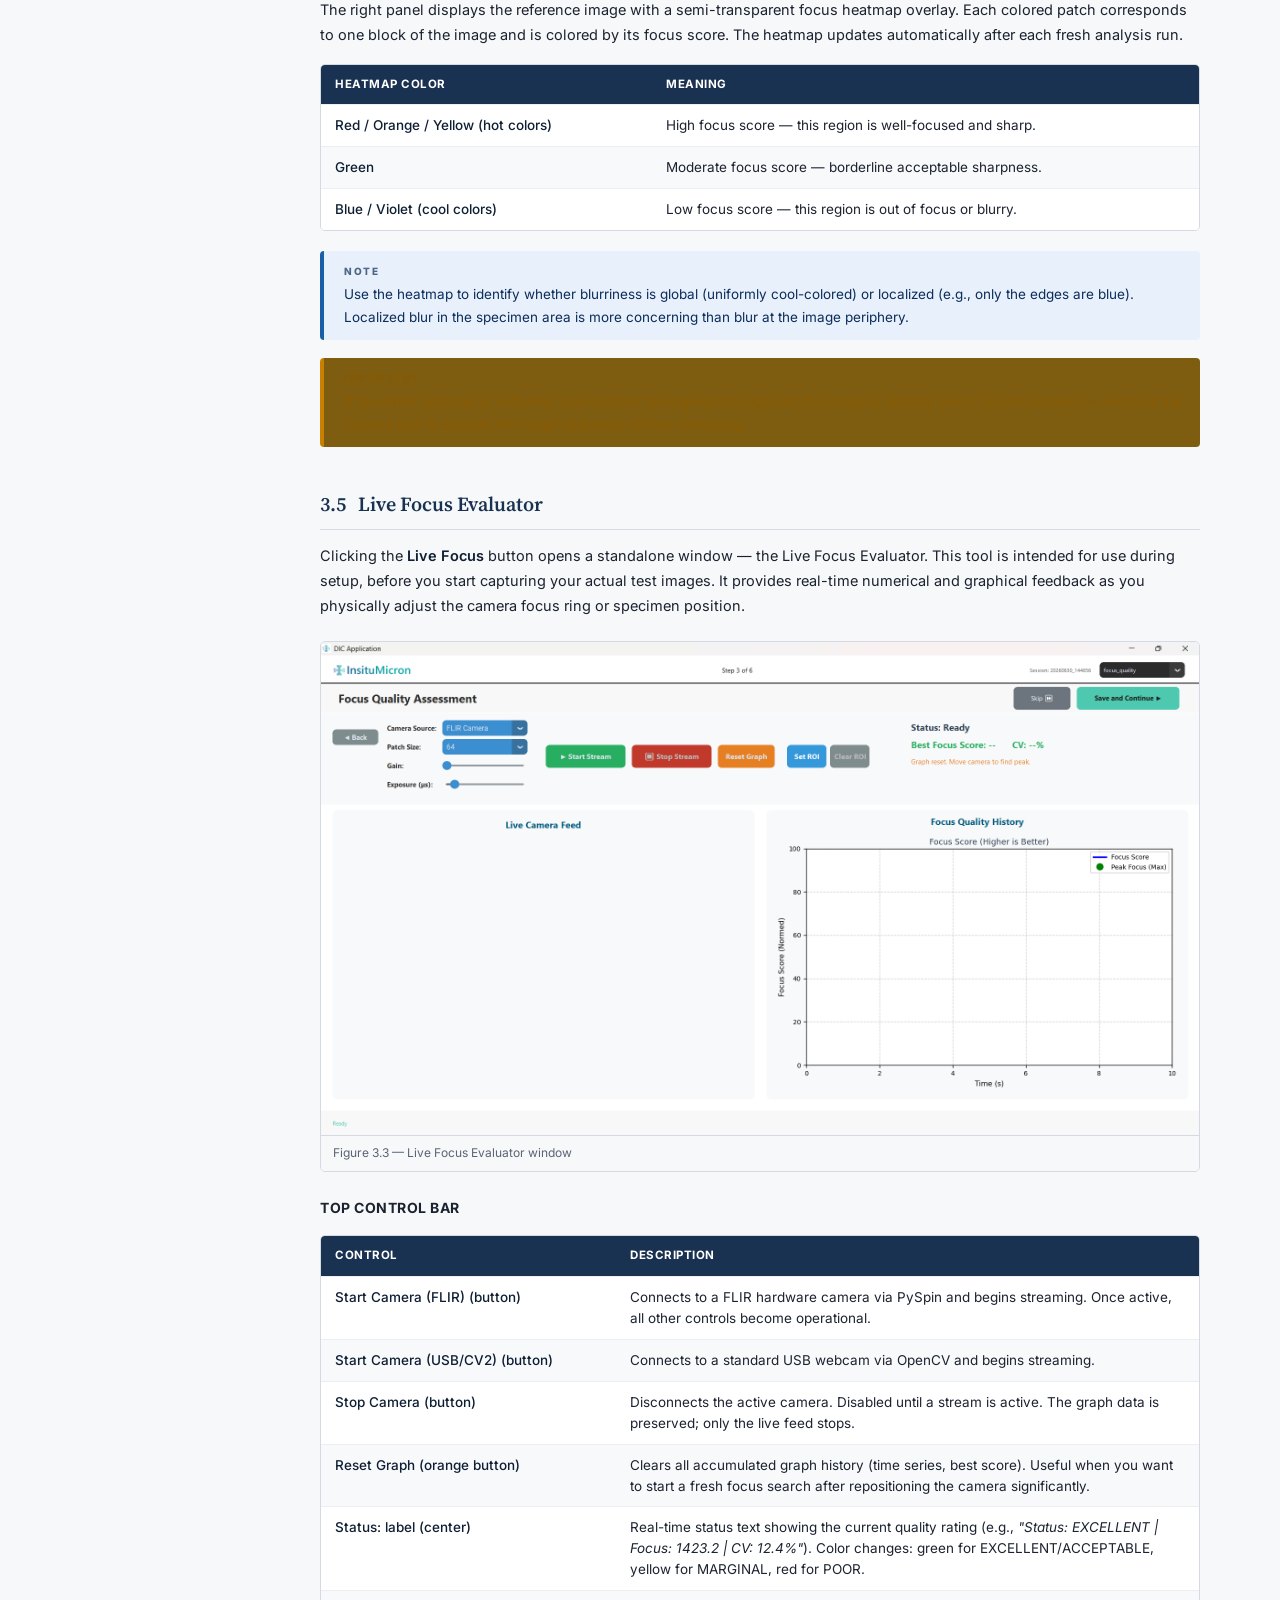
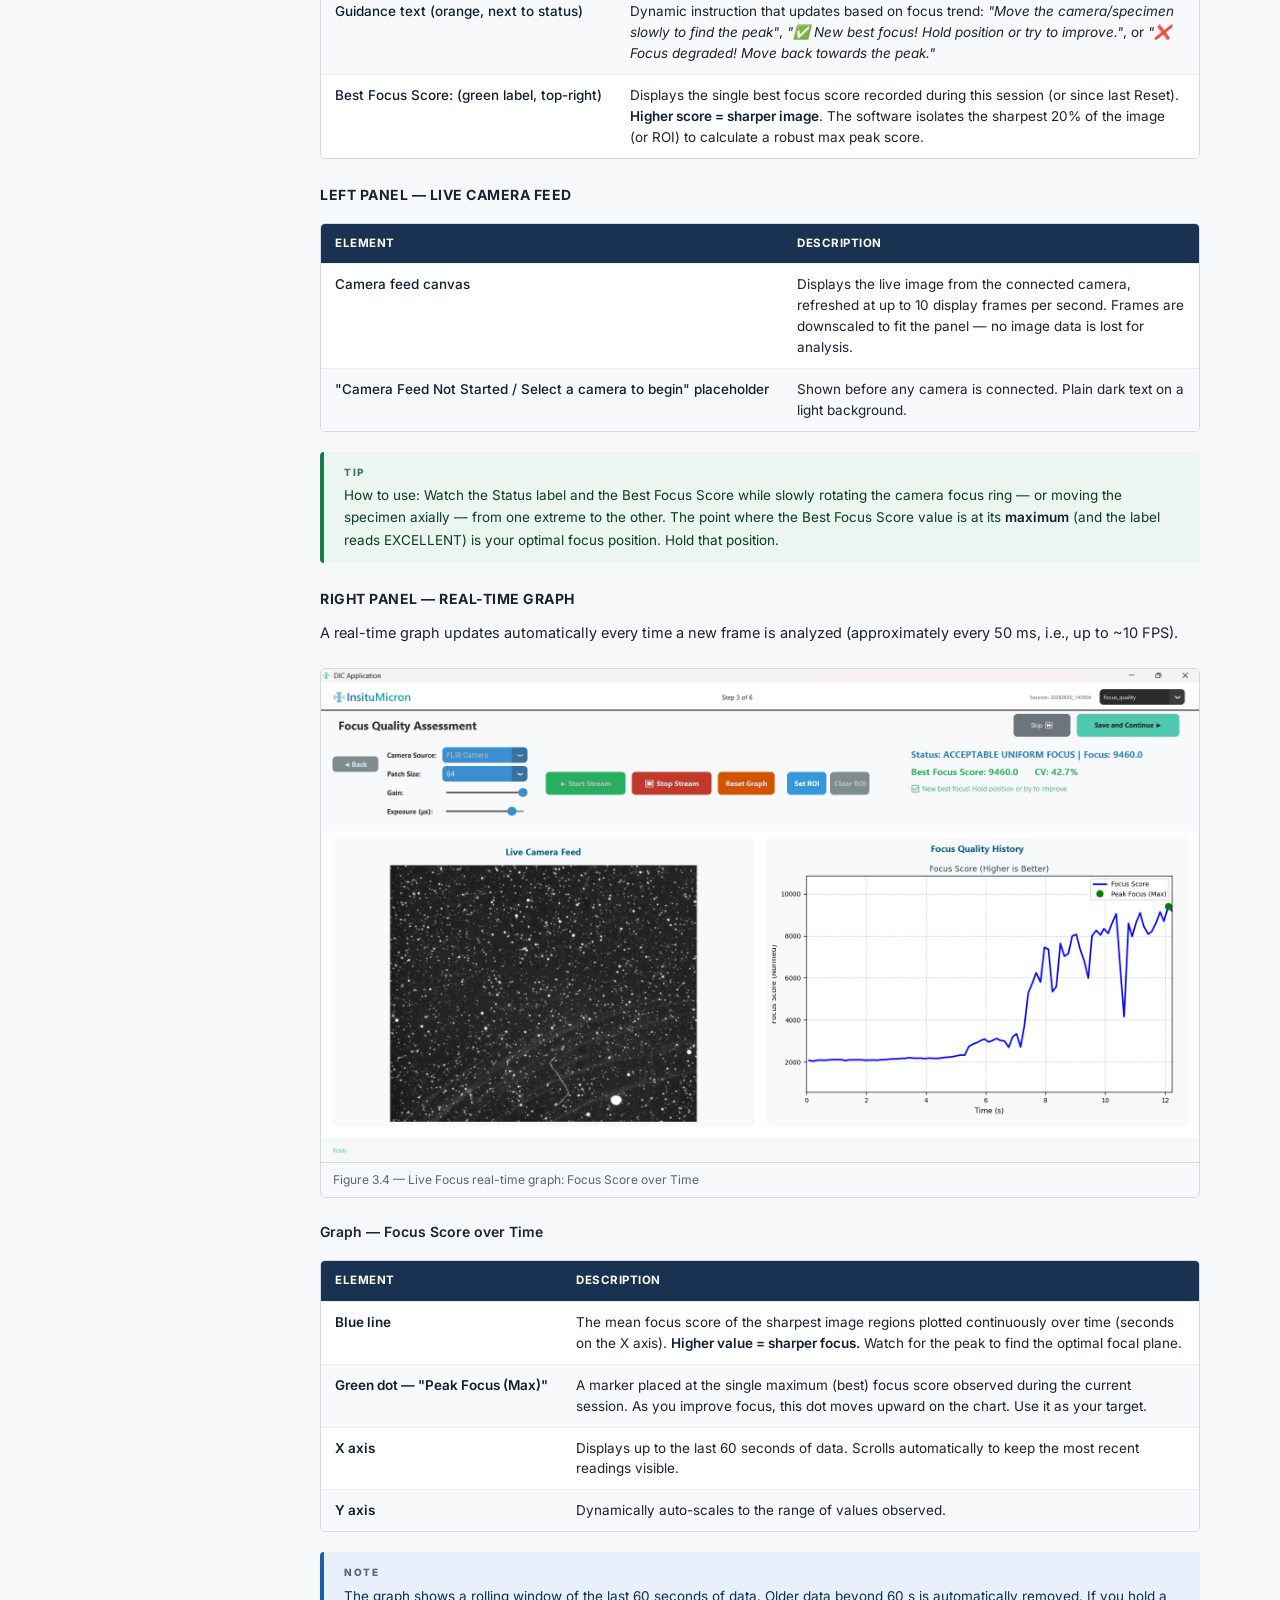
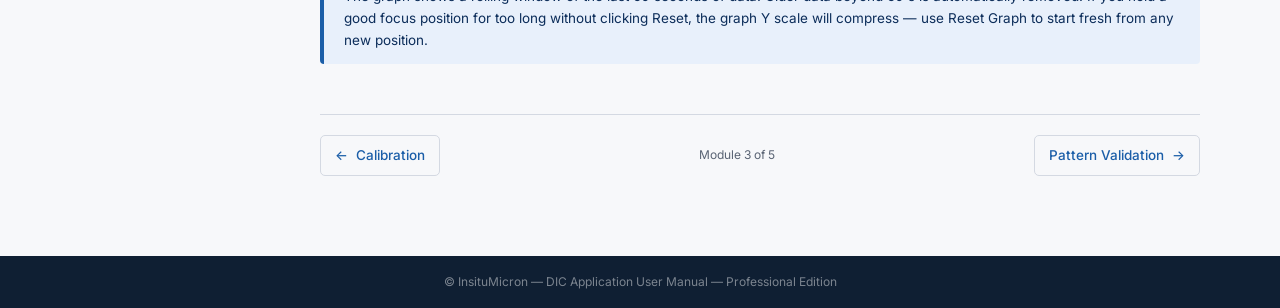
==== commit 821b3339: "Update Module 3 manual and images for new max focus logic" ====
--- a/module3_focus_quality.html
+++ b/module3_focus_quality.html
@@ -135,7 +135,7 @@
         <tr><td>Reset Graph (orange button)</td><td>Clears all accumulated graph history (time series, best score). Useful when you want to start a fresh focus search after repositioning the camera significantly.</td></tr>
         <tr><td>Status: label (center)</td><td>Real-time status text showing the current quality rating (e.g., <em>"Status: EXCELLENT | Focus: 1423.2 | CV: 12.4%"</em>). Color changes: green for EXCELLENT/ACCEPTABLE, yellow for MARGINAL, red for POOR.</td></tr>
         <tr><td>Guidance text (orange, next to status)</td><td>Dynamic instruction that updates based on focus trend: <em>"Move the camera/specimen slowly to find the peak"</em>, <em>"✅ New best focus! Hold position or try to improve."</em>, or <em>"❌ Focus degraded! Move back towards the peak."</em></td></tr>
-        <tr><td>Best Focus Score: (green label, top-right)</td><td>Displays the single best focus score recorded during this session (or since last Reset). <strong>Lower score = sharper image</strong> because the Y-axis is inverted — the software tracks the minimum of a Laplacian-based metric.</td></tr>
+        <tr><td>Best Focus Score: (green label, top-right)</td><td>Displays the single best focus score recorded during this session (or since last Reset). <strong>Higher score = sharper image</strong>. The software isolates the sharpest 20% of the image (or ROI) to calculate a robust max peak score.</td></tr>
       </tbody>
     </table></div>
 
@@ -148,7 +148,7 @@
       </tbody>
     </table></div>
 
-    <div class="tip">How to use: Watch the Status label and the Best Focus Score while slowly rotating the camera focus ring — or moving the specimen axially — from one extreme to the other. The point where the Best Focus Score value is at its minimum (and the label reads EXCELLENT) is your optimal focus position. Hold that position.</div>
+    <div class="tip">How to use: Watch the Status label and the Best Focus Score while slowly rotating the camera focus ring — or moving the specimen axially — from one extreme to the other. The point where the Best Focus Score value is at its <strong>maximum</strong> (and the label reads EXCELLENT) is your optimal focus position. Hold that position.</div>
 
     <h3 id="lf-graphs">Right Panel — Real-Time Graph</h3>
     <p>A real-time graph updates automatically every time a new frame is analyzed (approximately every 50 ms, i.e., up to ~10 FPS).</p>
@@ -162,10 +162,10 @@
     <div class="tbl-wrap"><table>
       <thead><tr><th>Element</th><th>Description</th></tr></thead>
       <tbody>
-        <tr><td><strong>Blue line</strong></td><td>The mean focus score plotted continuously over time (seconds on the X axis). <strong>Lower value = sharper focus.</strong> The Y axis is deliberately inverted so that sharper focus appears visually higher on the chart — making the "best" position easy to see as a peak.</td></tr>
-        <tr><td><strong>Green dot — "Peak Focus (Min)"</strong></td><td>A marker placed at the single minimum (best) focus score observed during the current session. As you improve focus, this dot moves upward on the chart. Use it as your target.</td></tr>
+        <tr><td><strong>Blue line</strong></td><td>The mean focus score of the sharpest image regions plotted continuously over time (seconds on the X axis). <strong>Higher value = sharper focus.</strong> Watch for the peak to find the optimal focal plane.</td></tr>
+        <tr><td><strong>Green dot — "Peak Focus (Max)"</strong></td><td>A marker placed at the single maximum (best) focus score observed during the current session. As you improve focus, this dot moves upward on the chart. Use it as your target.</td></tr>
         <tr><td><strong>X axis</strong></td><td>Displays up to the last 60 seconds of data. Scrolls automatically to keep the most recent readings visible.</td></tr>
-        <tr><td><strong>Y axis (inverted)</strong></td><td>Dynamically auto-scales to the range of values observed.</td></tr>
+        <tr><td><strong>Y axis</strong></td><td>Dynamically auto-scales to the range of values observed.</td></tr>
       </tbody>
     </table></div>
 
--- a/style.css
+++ b/style.css
@@ -27,7 +27,7 @@
   --green:       #1a7a4a;
   --green-bg:    #eaf6ef;
   --amber:       #8a5a00;
-  --amber-bg:    #fef8ea;
+  --amber-bg:    #7e5d11;
   --red:         #8a1515;
   --red-bg:      #fdf0f0;
 }
